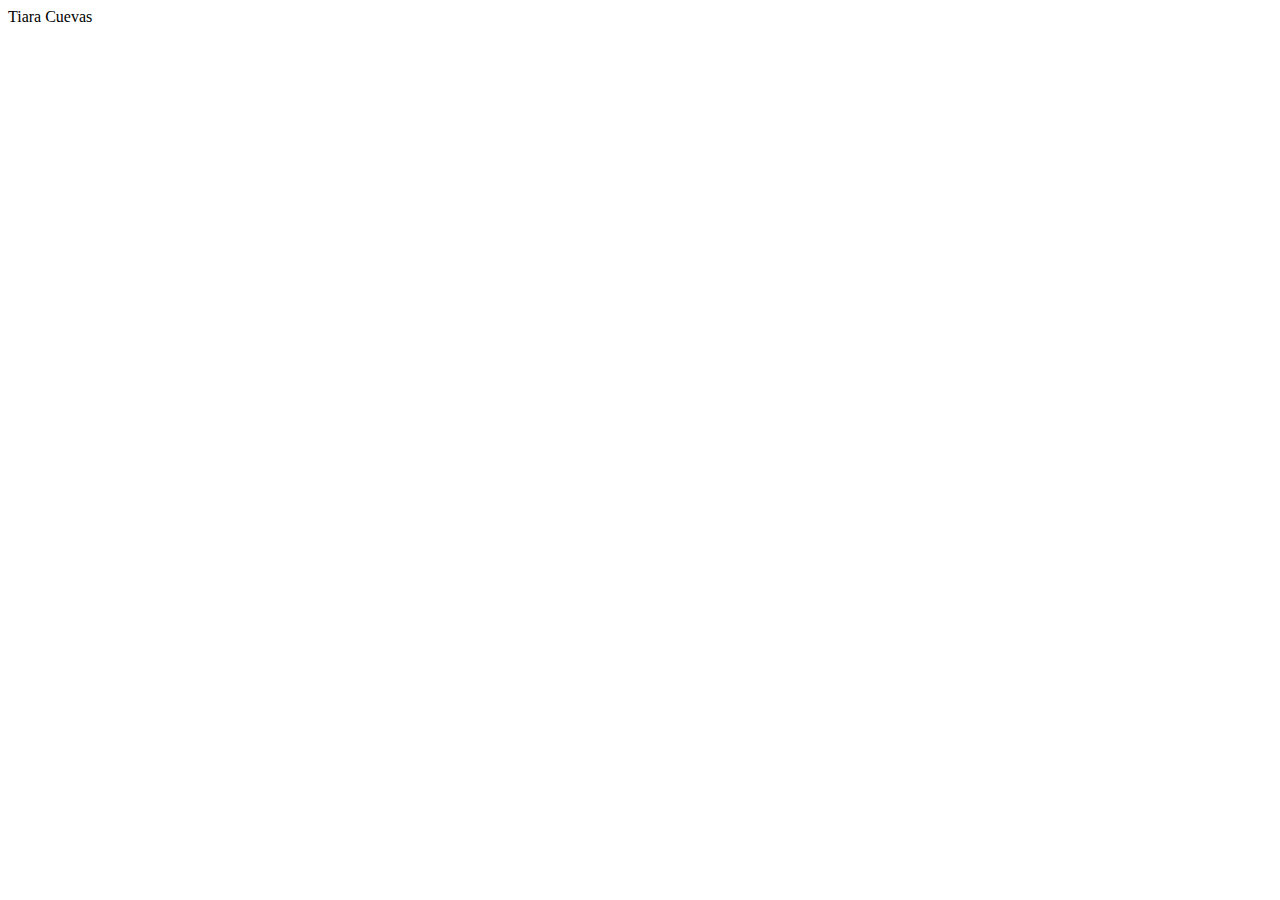
==== index.html @ ff750154 "added title" ====
<!DOCTYPE html>
<html lang="en-us">

        <head>
                <meta charset="UTF-8">
                <title>Tiara Cuevas</title>
        
        <!-- Link to CSS ****DO THIS LATER**** -->
        <link rel="stylesheet" type="text/css" href="style.css">
        
        </head>

<body>
<!-- Header -->
<section id="header">Tiara Cuevas</section>





</body>
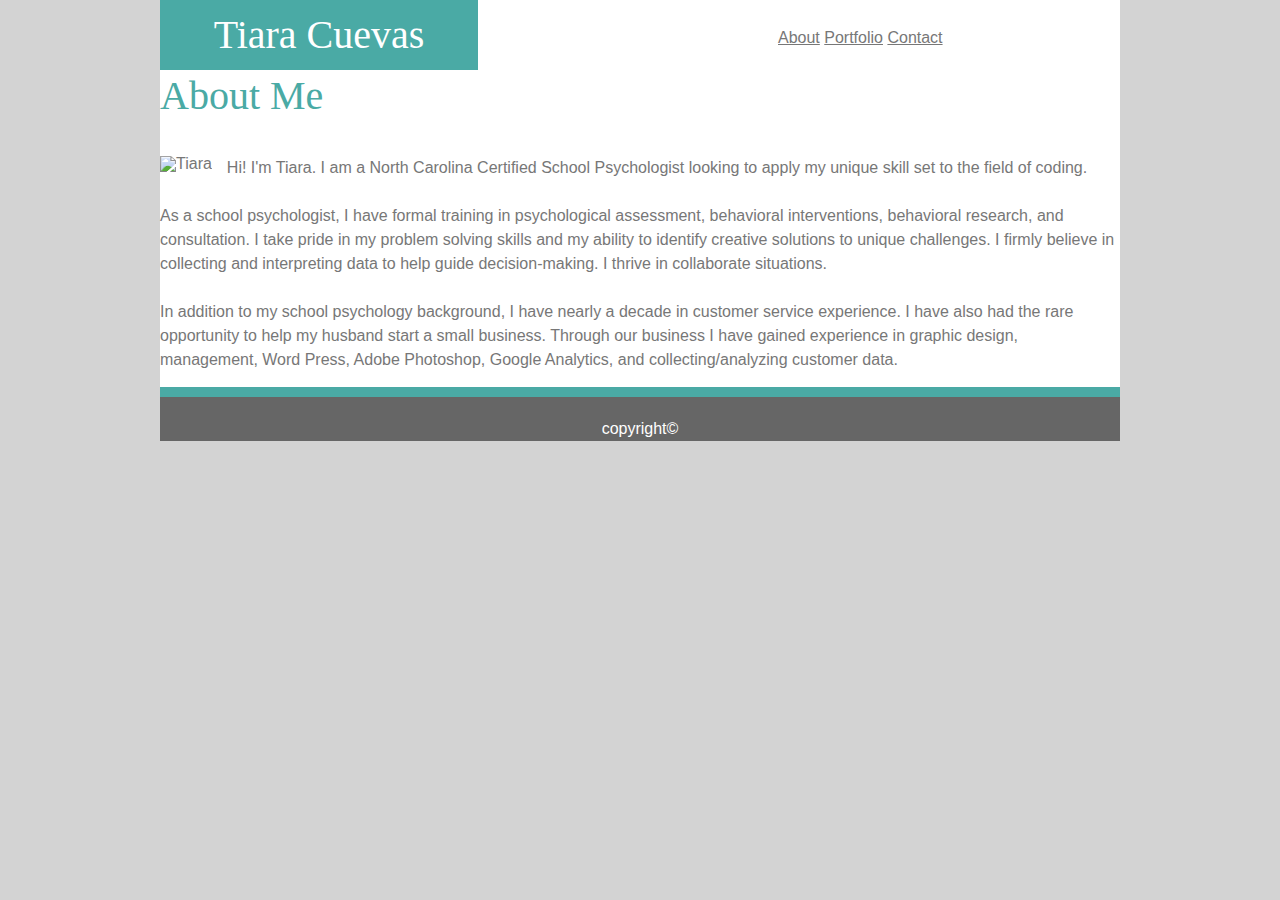
==== commit 69e2ce88: "updates to css" ====
--- a/index.html
+++ b/index.html
@@ -5,17 +5,57 @@
                 <meta charset="UTF-8">
                 <title>Tiara Cuevas</title>
         
-        <!-- Link to CSS ****DO THIS LATER**** -->
-        <link rel="stylesheet" type="text/css" href="style.css">
+        <!-- Link to CSS -->
+        <link rel="stylesheet" type="text/css" href="assets/css/reset.css">
+        <link rel="stylesheet" type="text/css" href="assets/css/style.css">
+        
         
         </head>
 
 <body>
-<!-- Header -->
-<section id="header">Tiara Cuevas</section>
+<!-- Fixed Header -->
+<div class="fixedheader">
+        <div class="myname">
+                <h1>Tiara Cuevas</h1>
+        </div>
+</div>
+
+                <div class="links">
+                <a href="#about">About</a>
+                <a href="#portfolio">Portfolio</a>
+                <a href="#contact">Contact</a>
+                </div>
+
+<br>
+
+<!-- About Me -->
+<div class="aboutme">
+        <class id="h1">
+                <h1>About Me</h1>
+        </class>
+
+ <br>
+
+        <img id="profilepic" src="http://placeholder.pics/svg/300" alt="Tiara">
+        <p>Hi! I'm Tiara. I am a North Carolina Certified School Psychologist looking to apply my unique skill set to the field of coding.
+        <br>
+        <br>
+        <p>As a school psychologist, I have formal training in psychological assessment, behavioral interventions, behavioral research, and consultation. I take pride in my problem solving skills and my ability to identify creative solutions to unique challenges. I firmly believe in collecting and interpreting data to help guide decision-making. I thrive in collaborate situations. 
+        <br>
+        <br>
+        <p>In addition to my school psychology background, I have nearly a decade in customer service experience. I have also had the rare opportunity to help my husband start a small business. Through our business I have gained experience in graphic design, management, Word Press, Adobe Photoshop, Google Analytics, and collecting/analyzing customer data.</p>
+
+
+</div>
 
 
 
 
 
-</body>+
+</body>
+
+
+        <footer>
+                <p>copyright©</p>
+        </footer>--- a/assets/css/style.css
+++ b/assets/css/style.css
@@ -0,0 +1,224 @@
+/* Style for all pages */
+
+html {
+    background: lightgrey;
+    background-size: cover;
+   
+}
+
+body{
+    width: 960px;
+    background-color: #ffffff;
+    color: #777777;
+    font-family: Arial, Helvetica, sans-serif;
+    border-color: #dddddd;
+    margin: auto;
+}
+
+
+.fixedheader {
+    background-color: #ffffff;
+    border-color: #cccccc;
+    width: 960px;
+    page-break-after: always;
+    
+}
+
+.myname {
+    font-family: Georgia, 'Times New Roman', Times, serif;
+    color: #ffff;
+    background-color: #4aaaa5;
+    width: 30%;
+    font-size: 40px;
+    padding: 15px;
+    text-align: center;
+    float: left;
+}
+
+.links {
+    float: left;
+    width: 200px;
+    padding: 30px;
+    padding-left: 300px;
+}
+.links a {
+    font-family: Arial, Helvetica, sans-serif;
+    color: #777777;
+}
+
+#h1 {
+    font-family: Georgia, 'Times New Roman', Times, serif;
+    color: #4aaaa5;
+    font-size: 40px;
+    text-align: left
+}
+
+/* START code for contact page! */
+
+.contact {
+    width: 960px;
+    padding: 20px;
+    padding-top: 30px;
+    border: #666666;
+    margin: 50px;
+    text-align: left;
+    
+
+    /*come back to add border*/
+
+}
+
+#name, #email, #message {
+    width: 800px;
+    margin-bottom: 20px;
+    
+}
+
+/*add code for submit button*/
+
+/* END code for contact page! */
+
+
+/* START code for portfolio page */
+
+.maincontent {
+    width: 960px;
+    float: left;
+    font-family: Georgia, 'Times New Roman', Times, serif;
+    color: #ffffff;
+
+    padding: 20px;
+    padding-top: 30px;
+
+    border-bottom: 10px;
+    border-style:solid;
+    border-color: #4aaaa5;
+   
+}
+
+.container1 {
+    position: relative;
+    text-align: center;
+    width: 40%;
+}
+.centered1 {
+    position: absolute;
+    top: 85%;
+    left: 50%;
+    transform: translate(-50%, -50%);
+    background-color: #4aaaa5;
+    width: 69%;
+    padding: 15px;
+    color: #ffffff;
+}
+
+.container2 {
+    position: relative;
+    text-align: center;
+    color: white;
+    width: 40%;
+    
+}
+
+.centered2 {
+    position: absolute;
+    top: 85%;
+    left: 50%;
+    transform: translate(-50%, -50%);
+    background-color: #4aaaa5;
+    width: 69%;
+    padding: 15px;
+}
+
+.container3 {
+    position: relative;
+    text-align: center;
+    color: white;
+    width: 40%;
+    
+}
+
+.centered3 {
+    position: absolute;
+    top: 85%;
+    left: 50%;
+    transform: translate(-50%, -50%);
+    background-color: #4aaaa5;
+    width: 69%;
+    padding: 15px;
+}
+
+.container4 {
+    position: relative;
+    text-align: center;
+    color: white;
+    width: 40%;
+    
+}
+
+.centered4 {
+    position: absolute;
+    top: 85%;
+    left: 50%;
+    transform: translate(-50%, -50%);
+    background-color: #4aaaa5;
+    width: 69%;
+    padding: 15px;
+}
+
+.container5 {
+    position: relative;
+    text-align: center;
+    color: white;
+    width: 40%;
+    
+}
+
+.centered5 {
+    position: absolute;
+    top: 85%;
+    left: 50%;
+    transform: translate(-50%, -50%);
+    background-color: #4aaaa5;
+    width: 69%;
+    padding: 15px;
+}
+
+/* END code for portfolio page */
+
+/* START code for INDEX page */
+
+.aboutme {
+    float: left;
+    width: 960px;
+    padding-bottom: 15px;
+    border-bottom: 10px;
+    border-style:solid;
+    border-color: #4aaaa5;
+}
+
+#profilepic{
+    float: left;
+    margin: 15px;
+    margin-top: 0px;
+    margin-left: 0px;
+}
+
+p {
+    line-height: 1.5;
+}
+
+
+
+
+/* START code for footer */
+
+footer {
+    background-color: #666666;
+    color: #ffffff;
+    border-top: #4aaaa5;
+    padding-top: 20px;
+    text-align: center;
+    clear: both;
+    width: 100%;
+}
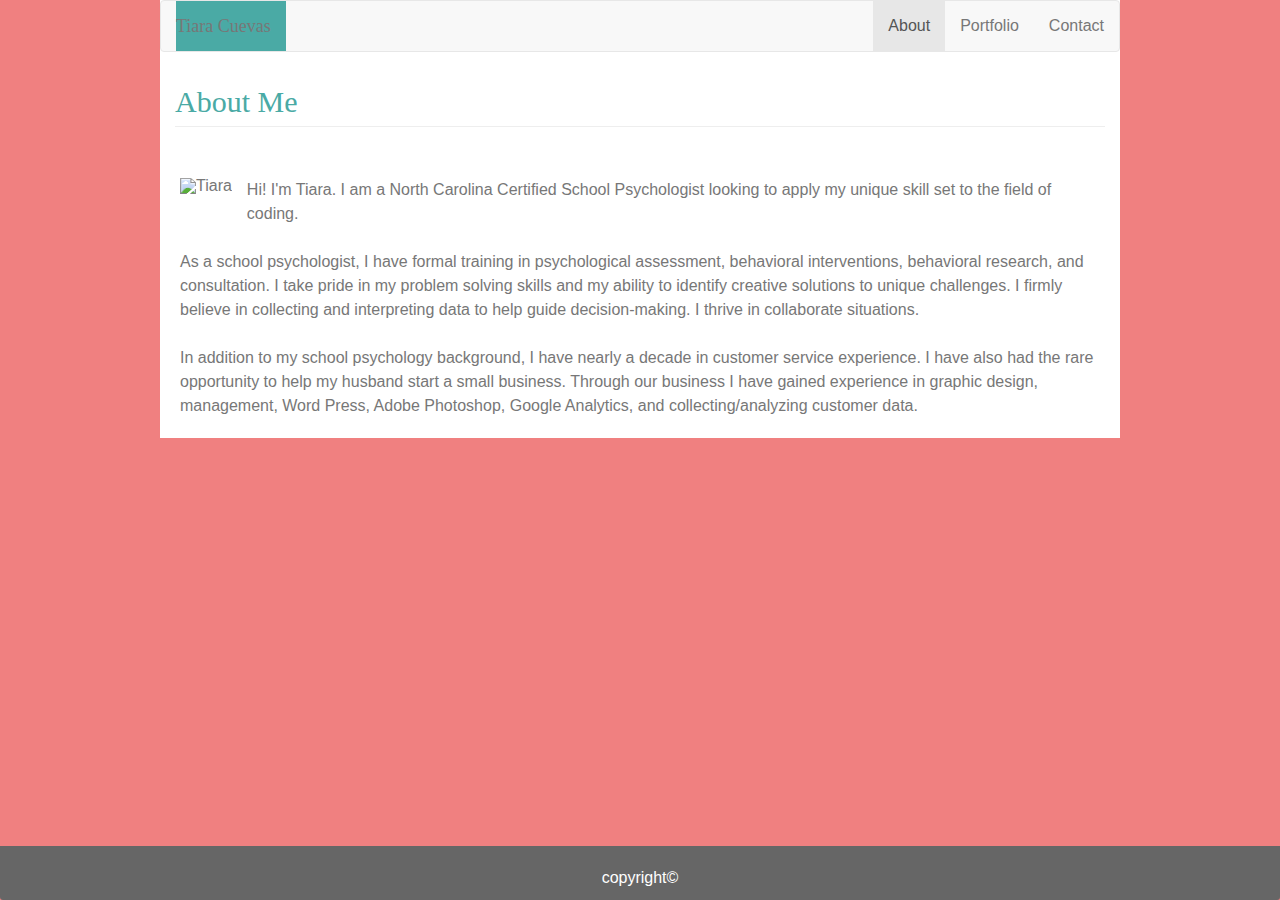
==== commit b8d6ac16: "fixed margins" ====
--- a/index.html
+++ b/index.html
@@ -5,57 +5,65 @@
                 <meta charset="UTF-8">
                 <title>Tiara Cuevas</title>
         
+
+
+<!-- Latest compiled and minified CSS -->
+<link rel="stylesheet" href="https://maxcdn.bootstrapcdn.com/bootstrap/3.3.7/css/bootstrap.min.css" integrity="sha384-BVYiiSIFeK1dGmJRAkycuHAHRg32OmUcww7on3RYdg4Va+PmSTsz/K68vbdEjh4u" crossorigin="anonymous">
+  
+<!-- Optional theme -->
+<link rel="stylesheet" href="https://maxcdn.bootstrapcdn.com/bootstrap/3.3.7/css/bootstrap-theme.min.css" integrity="sha384-rHyoN1iRsVXV4nD0JutlnGaslCJuC7uwjduW9SVrLvRYooPp2bWYgmgJQIXwl/Sp" crossorigin="anonymous">
+
+<!-- Latest compiled and minified JavaScript -->
+<script src="https://maxcdn.bootstrapcdn.com/bootstrap/3.3.7/js/bootstrap.min.js" integrity="sha384-Tc5IQib027qvyjSMfHjOMaLkfuWVxZxUPnCJA7l2mCWNIpG9mGCD8wGNIcPD7Txa" crossorigin="anonymous"></script>
+       
         <!-- Link to CSS -->
         <link rel="stylesheet" type="text/css" href="assets/css/reset.css">
         <link rel="stylesheet" type="text/css" href="assets/css/style.css">
         
         
         </head>
+        
+  <body>
+<!-- Fixed Header (NAVBAR) -->
+<nav class="navbar navbar-default">
+        <div class="container-fluid">
+          <div class="navbar-header">
+            <a class="navbar-brand" href="#">Tiara Cuevas</a>
+          </div>
+          <ul class="nav navbar-nav navbar-right">
+            <li class="active"><a href="#">About</a></li>
+            <li><a href="#">Portfolio</a></li>
+            <li><a href="#">Contact</a></li>
+          </ul>
+        </div>
+      </nav>
 
-<body>
-<!-- Fixed Header -->
-<div class="fixedheader">
-        <div class="myname">
-                <h1>Tiara Cuevas</h1>
-        </div>
-</div>
+<!-- About Me -->
+<section id="container">
+        <div class="aboutme">
+                <div class="page-header">About Me</div>
+        </div>  
 
-                <div class="links">
-                <a href="#about">About</a>
-                <a href="#portfolio">Portfolio</a>
-                <a href="#contact">Contact</a>
+        <br>
+                <div class="text">
+                        <img id="profilepic" src="http://placehold.it/200x200" alt="Tiara">
+                         <p>Hi! I'm Tiara. I am a North Carolina Certified School Psychologist looking to apply my unique skill set to the field of coding.
+                 <br>
+                <br>
+                        <p>As a school psychologist, I have formal training in psychological assessment, behavioral interventions, behavioral research, and consultation. I take pride in my problem solving skills and my ability to identify creative solutions to unique challenges. I firmly believe in collecting and interpreting data to help guide decision-making. I thrive in collaborate situations. 
+                <br>
+                <br>
+                        <p>In addition to my school psychology background, I have nearly a decade in customer service experience. I have also had the rare opportunity to help my husband start a small business. Through our business I have gained experience in graphic design, management, Word Press, Adobe Photoshop, Google Analytics, and collecting/analyzing customer data.</p>
                 </div>
 
-<br>
-
-<!-- About Me -->
-<div class="aboutme">
-        <class id="h1">
-                <h1>About Me</h1>
-        </class>
-
- <br>
-
-        <img id="profilepic" src="http://placeholder.pics/svg/300" alt="Tiara">
-        <p>Hi! I'm Tiara. I am a North Carolina Certified School Psychologist looking to apply my unique skill set to the field of coding.
-        <br>
-        <br>
-        <p>As a school psychologist, I have formal training in psychological assessment, behavioral interventions, behavioral research, and consultation. I take pride in my problem solving skills and my ability to identify creative solutions to unique challenges. I firmly believe in collecting and interpreting data to help guide decision-making. I thrive in collaborate situations. 
-        <br>
-        <br>
-        <p>In addition to my school psychology background, I have nearly a decade in customer service experience. I have also had the rare opportunity to help my husband start a small business. Through our business I have gained experience in graphic design, management, Word Press, Adobe Photoshop, Google Analytics, and collecting/analyzing customer data.</p>
-
-
-</div>
-
-
+        </section>
 
 
 
 
 </body>
 
-
-        <footer>
+<!-- Footer -->
+<div class="panel-footer panel-primary">
                 <p>copyright©</p>
-        </footer>+          </div>--- a/assets/css/style.css
+++ b/assets/css/style.css
@@ -1,10 +1,11 @@
 /* Style for all pages */
 
 html {
-    background: lightgrey;
+    background: lightcoral;
     background-size: cover;
    
 }
+
 
 body{
     width: 960px;
@@ -15,52 +16,55 @@
     margin: auto;
 }
 
-
-.fixedheader {
-    background-color: #ffffff;
-    border-color: #cccccc;
-    width: 960px;
-    page-break-after: always;
-    
-}
-
-.myname {
+/* NAVBAR */
+
+.navbar-header {
+    background-color: #4aaaa5;
     font-family: Georgia, 'Times New Roman', Times, serif;
-    color: #ffff;
-    background-color: #4aaaa5;
-    width: 30%;
-    font-size: 40px;
-    padding: 15px;
-    text-align: center;
-    float: left;
-}
-
-.links {
-    float: left;
-    width: 200px;
-    padding: 30px;
-    padding-left: 300px;
-}
-.links a {
+    font-size: 30px;
+    color: white;
+    text-align: center;
+    
+}
+
+.active a {
     font-family: Arial, Helvetica, sans-serif;
     color: #777777;
-}
-
-#h1 {
+    
+}
+
+/*about me section*/
+
+.page-header {
+    color: #4aaaa5;
     font-family: Georgia, 'Times New Roman', Times, serif;
-    color: #4aaaa5;
-    font-size: 40px;
-    text-align: left
-}
-
+    font-size: 30px;
+    margin-top: 0px;
+    padding-top: 0px;
+}
+
+
+#container {
+    width: 960px;
+    background-color: #ffffff;
+    color: #777777;
+    font-family: Arial, Helvetica, sans-serif;
+    border-color: #dddddd; 
+
+}
+
+.text {
+    padding: 20px;
+    padding-top: 0px;
+}
 /* START code for contact page! */
 
 .contact {
-    width: 960px;
+    width: auto;
     padding: 20px;
     padding-top: 30px;
     border: #666666;
-    margin: 50px;
+    margin: 0px;
     text-align: left;
     
 
@@ -82,15 +86,16 @@
 /* START code for portfolio page */
 
 .maincontent {
-    width: 960px;
+    width: auto;
     float: left;
     font-family: Georgia, 'Times New Roman', Times, serif;
     color: #ffffff;
 
     padding: 20px;
     padding-top: 30px;
-
-    border-bottom: 10px;
+    padding-bottom: 50px;
+
+    border-bottom: 20px;
     border-style:solid;
     border-color: #4aaaa5;
    
@@ -189,12 +194,10 @@
 /* START code for INDEX page */
 
 .aboutme {
-    float: left;
     width: 960px;
-    padding-bottom: 15px;
-    border-bottom: 10px;
-    border-style:solid;
-    border-color: #4aaaa5;
+    padding: 15px;
+    background-color: #ffffff;
+
 }
 
 #profilepic{
@@ -213,12 +216,18 @@
 
 /* START code for footer */
 
-footer {
+.panel-footer {
     background-color: #666666;
     color: #ffffff;
+    font: x-small;
     border-top: #4aaaa5;
+    border: 10px;
     padding-top: 20px;
     text-align: center;
     clear: both;
+    position: fixed;
+    left: 0;
+    bottom: 0;
     width: 100%;
 }
+
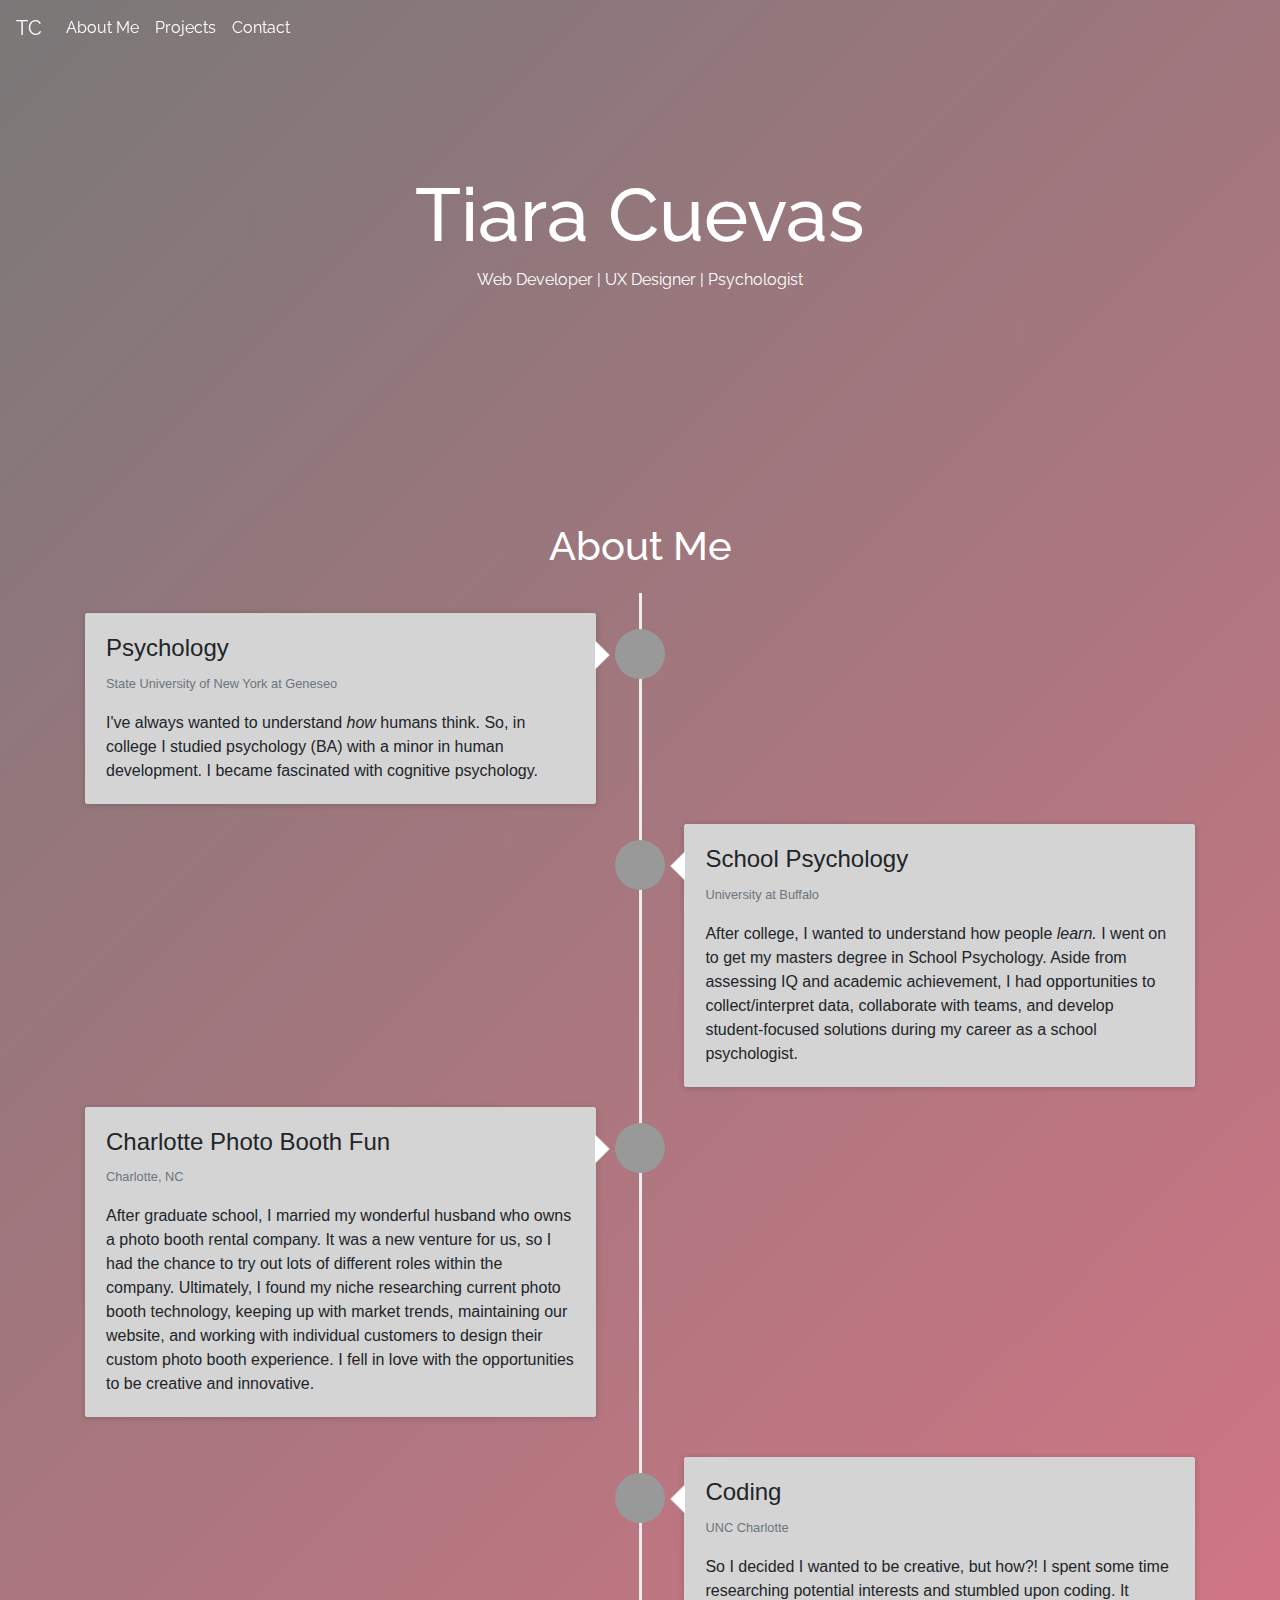
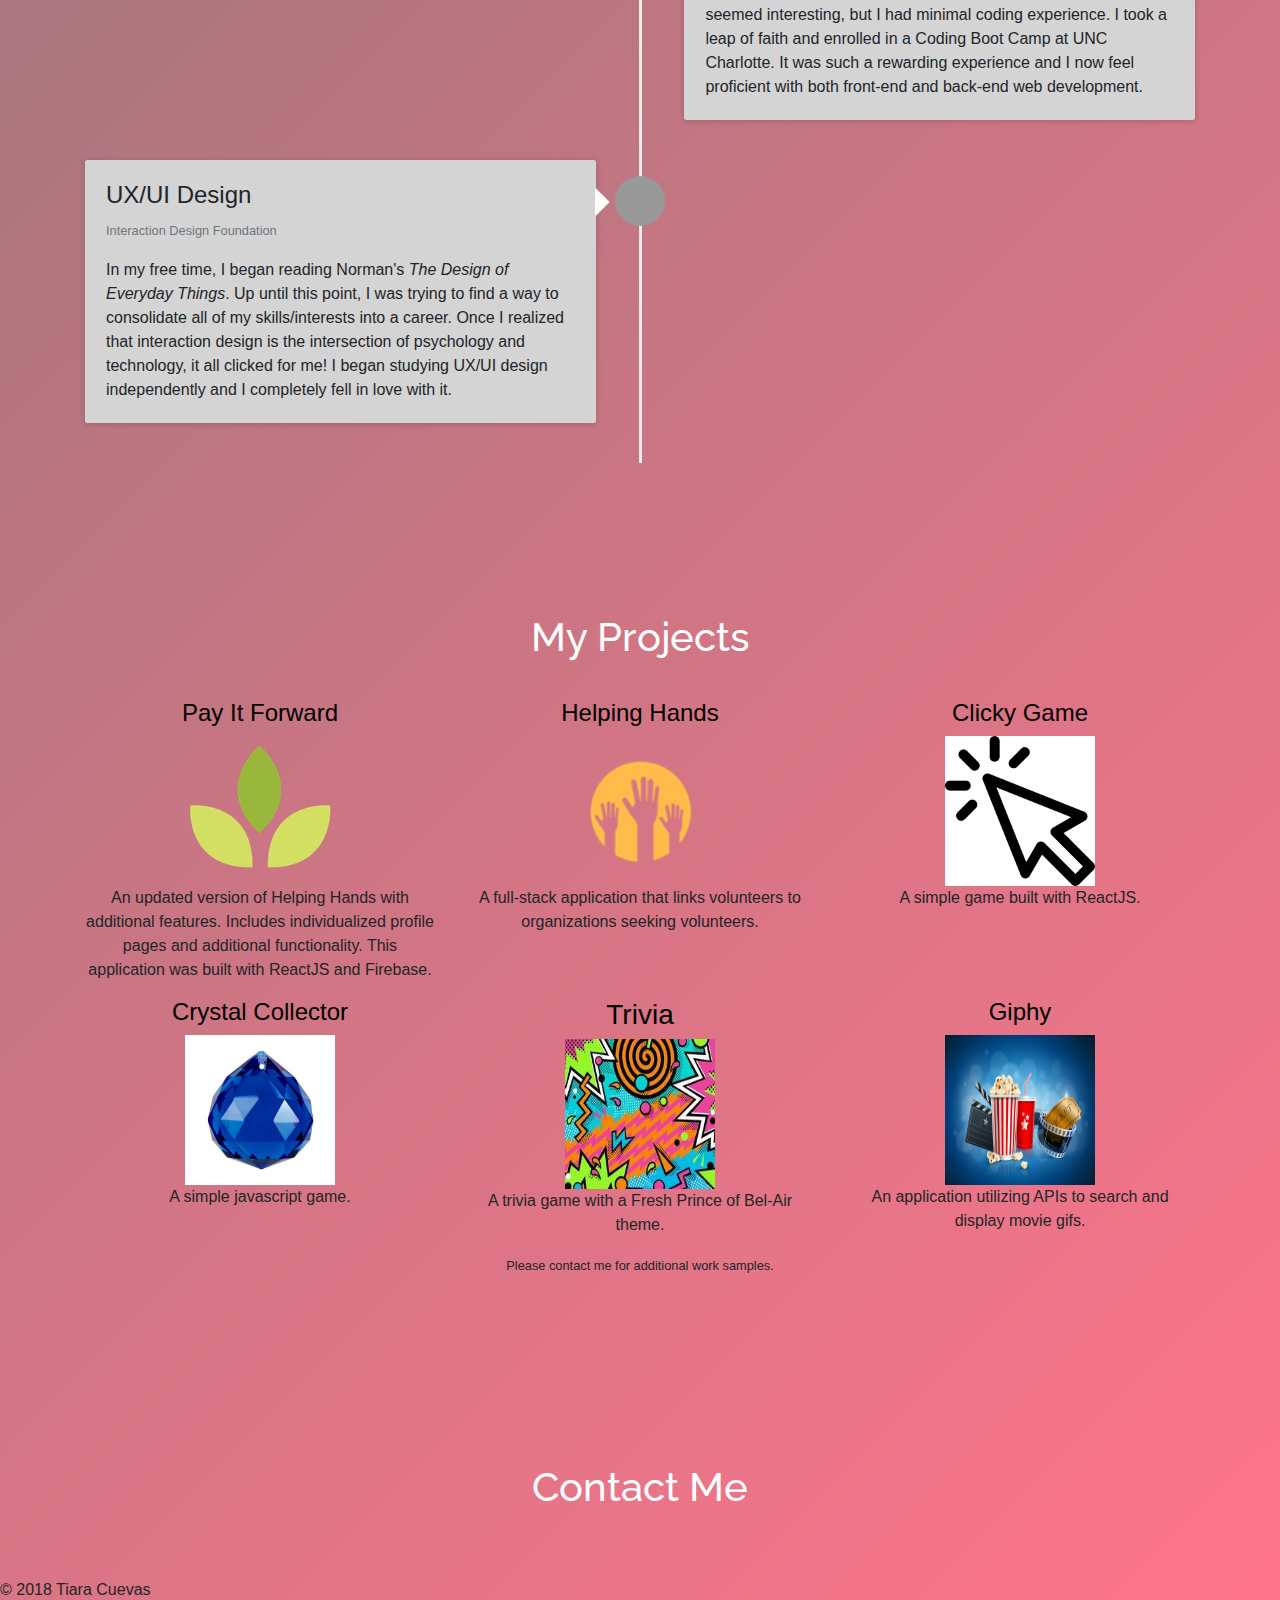
==== commit aa9e7feb: "pushing portfolio" ====
--- a/index.html
+++ b/index.html
@@ -1,69 +1,259 @@
 <!DOCTYPE html>
-<html lang="en-us">
-
-        <head>
-                <meta charset="UTF-8">
-                <title>Tiara Cuevas</title>
-        
-
-
-<!-- Latest compiled and minified CSS -->
-<link rel="stylesheet" href="https://maxcdn.bootstrapcdn.com/bootstrap/3.3.7/css/bootstrap.min.css" integrity="sha384-BVYiiSIFeK1dGmJRAkycuHAHRg32OmUcww7on3RYdg4Va+PmSTsz/K68vbdEjh4u" crossorigin="anonymous">
-  
-<!-- Optional theme -->
-<link rel="stylesheet" href="https://maxcdn.bootstrapcdn.com/bootstrap/3.3.7/css/bootstrap-theme.min.css" integrity="sha384-rHyoN1iRsVXV4nD0JutlnGaslCJuC7uwjduW9SVrLvRYooPp2bWYgmgJQIXwl/Sp" crossorigin="anonymous">
-
-<!-- Latest compiled and minified JavaScript -->
-<script src="https://maxcdn.bootstrapcdn.com/bootstrap/3.3.7/js/bootstrap.min.js" integrity="sha384-Tc5IQib027qvyjSMfHjOMaLkfuWVxZxUPnCJA7l2mCWNIpG9mGCD8wGNIcPD7Txa" crossorigin="anonymous"></script>
-       
-        <!-- Link to CSS -->
-        <link rel="stylesheet" type="text/css" href="assets/css/reset.css">
-        <link rel="stylesheet" type="text/css" href="assets/css/style.css">
-        
-        
-        </head>
-        
-  <body>
-<!-- Fixed Header (NAVBAR) -->
-<nav class="navbar navbar-default">
-        <div class="container-fluid">
-          <div class="navbar-header">
-            <a class="navbar-brand" href="#">Tiara Cuevas</a>
-          </div>
+<html>
+
+<head>
+  <meta charset="utf-8" />
+  <meta http-equiv="X-UA-Compatible" content="IE=edge">
+  <title>Tiara Cuevas</title>
+  <meta name="viewport" content="width=device-width, initial-scale=1">
+  <link rel="stylesheet" type="text/css" href="css/style.css">
+  <!-- Latest compiled and minified CSS -->
+  <link rel="stylesheet" href="https://maxcdn.bootstrapcdn.com/bootstrap/4.1.0/css/bootstrap.min.css">
+
+
+
+  <!-- Link to Font Awesome -->
+  <link rel="stylesheet" href="https://use.fontawesome.com/releases/v5.3.1/css/all.css" integrity="sha384-mzrmE5qonljUremFsqc01SB46JvROS7bZs3IO2EmfFsd15uHvIt+Y8vEf7N7fWAU"
+    crossorigin="anonymous">
+
+
+
+  <!-- jQuery library -->
+  <script src="https://ajax.googleapis.com/ajax/libs/jquery/3.3.1/jquery.min.js"></script>
+
+  <!-- Popper JS -->
+  <script src="https://cdnjs.cloudflare.com/ajax/libs/popper.js/1.14.0/umd/popper.min.js"></script>
+
+  <!-- Latest compiled JavaScript -->
+  <script src="https://maxcdn.bootstrapcdn.com/bootstrap/4.1.0/js/bootstrap.min.js"></script>
+
+  <link href="https://fonts.googleapis.com/css?family=Open+Sans|Raleway" rel="stylesheet">
+</head>
+
+<body>
+  <div class="container-main">
+    <!--Header-->
+    <header>
+      <nav class="navbar sticky-top navbar-expand-lg bg-clear navbar-light">
+        <!-- Name -->
+        <a class="navbar-brand" href="/">TC</a>
+
+        <!-- Toggler/collapsibe Button -->
+        <button class="navbar-toggler" type="button" data-toggle="collapse" data-target="#collapsibleNavbar">
+          <span class="navbar-toggler-icon"></span>
+        </button>
+
+        <!-- Navbar links -->
+        <div class="collapse navbar-collapse" id="collapsibleNavbar">
           <ul class="nav navbar-nav navbar-right">
-            <li class="active"><a href="#">About</a></li>
-            <li><a href="#">Portfolio</a></li>
-            <li><a href="#">Contact</a></li>
+            <li class="nav-item">
+              <a class="nav-link" href="#link_about">About Me</a>
+            </li>
+            <li class="nav-item">
+              <a class="nav-link" href="#link_projects">Projects</a>
+            </li>
+            <li class="nav-item">
+              <a class="nav-link" href="#link_contact">Contact</a>
+            </li>
           </ul>
         </div>
       </nav>
-
-<!-- About Me -->
-<section id="container">
-        <div class="aboutme">
-                <div class="page-header">About Me</div>
-        </div>  
-
-        <br>
-                <div class="text">
-                        <img id="profilepic" src="http://placehold.it/200x200" alt="Tiara">
-                         <p>Hi! I'm Tiara. I am a North Carolina Certified School Psychologist looking to apply my unique skill set to the field of coding.
-                 <br>
-                <br>
-                        <p>As a school psychologist, I have formal training in psychological assessment, behavioral interventions, behavioral research, and consultation. I take pride in my problem solving skills and my ability to identify creative solutions to unique challenges. I firmly believe in collecting and interpreting data to help guide decision-making. I thrive in collaborate situations. 
-                <br>
-                <br>
-                        <p>In addition to my school psychology background, I have nearly a decade in customer service experience. I have also had the rare opportunity to help my husband start a small business. Through our business I have gained experience in graphic design, management, Word Press, Adobe Photoshop, Google Analytics, and collecting/analyzing customer data.</p>
-                </div>
-
-        </section>
-
-
-
+    </header>
+
+
+
+
+    <!--Parallax-->
+    <div class="parallax"></div>
+
+    <!--Landing section-->
+    <div class="landing-section">
+      <div class="jumbotron">
+        <h1 style="font-size:75px">Tiara Cuevas</h1>
+        <p>Web Developer | UX Designer | Psychologist</p>
+      </div>
+
+    </div>
+
+
+  </div>
+
+
+
+  <!--About Me-->
+  <div class="about">
+    <h1 id="timeline-heading"><a id="link_about">About Me</h1></a>
+    <div class="container">
+        <div class="page-header">
+        </div>
+        <ul class="timeline">
+          <li>
+            <div class="timeline-badge"><i class="fas fa-check"></i></div>
+            <div class="timeline-panel">
+              <div class="timeline-heading">
+                <h4 class="timeline-title">Psychology</h4>
+                <p><small class="text-muted">State University of New York at Geneseo</small></p>
+              </div>
+              <div class="timeline-body">
+                <p>I've always wanted to understand <i>how</i> humans think. So, in college I studied psychology (BA) with a
+                  minor in human development. I became fascinated with cognitive psychology.</p>
+              </div>
+            </div>
+          </li>
+          <li class="timeline-inverted">
+            <div class="timeline-badge"><i class="fas fa-check"></i></div>
+            <div class="timeline-panel">
+              <div class="timeline-heading">
+                <h4 class="timeline-title">School Psychology</h4>
+                <p><small class="text-muted">University at Buffalo</small></p>
+              </div>
+              <div class="timeline-body">
+                <p>After college, I wanted to understand how people <i>learn.</i> I went on to get my masters degree in School
+                  Psychology. Aside from assessing IQ and academic achievement, I had opportunities to collect/interpret data,
+                  collaborate with teams, and develop student-focused solutions during my career as a school psychologist.</p>
+              </div>
+            </div>
+          </li>
+          <li>
+            <div class="timeline-badge"><i class="fas fa-check"></i></div>
+            <div class="timeline-panel">
+              <div class="timeline-heading">
+                <h4 class="timeline-title">Charlotte Photo Booth Fun</h4>
+                <p><small class="text-muted">Charlotte, NC</small></p>
+              </div>
+              <div class="timeline-body">
+                <p>After graduate school, I married my wonderful husband who owns a photo booth rental company. It was a new
+                  venture for us, so I had the chance to try out lots of different roles within the company. Ultimately, I found
+                  my niche researching current photo booth technology, keeping up with market trends, maintaining our website,
+                  and working with individual customers to design their custom photo booth experience. I fell in love with the
+                  opportunities to be creative and innovative.</p>
+              </div>
+            </div>
+          </li>
+          <li>
+            <li class="timeline-inverted">
+              <div class="timeline-badge"><i class="fas fa-check"></i></div>
+              <div class="timeline-panel">
+                <div class="timeline-heading">
+                  <h4 class="timeline-title">Coding</h4>
+                  <p><small class="text-muted">UNC Charlotte</small></p>
+                </div>
+                <div class="timeline-body">
+                  <p>So I decided I wanted to be creative, but how?! I spent some time researching potential interests and stumbled
+                    upon coding. It seemed interesting, but I had minimal coding experience. I took a leap of faith and enrolled
+                    in a Coding Boot Camp at UNC Charlotte. It was such a rewarding experience and I now feel proficient with
+                    both front-end and back-end web development.</p>
+                </div>
+              </div>
+            </li>
+            <li>
+    
+              <li>
+                <div class="timeline-badge"><i class="fas fa-check"></i></div>
+                <div class="timeline-panel">
+                  <div class="timeline-heading">
+                    <h4 class="timeline-title">UX/UI Design</h4>
+                    <p><small class="text-muted">Interaction Design Foundation</small></p>
+                  </div>
+                  <div class="timeline-body">
+                    <p>In my free time, I began reading Norman's <i>The Design of Everyday Things</i>. Up until this point, I
+                      was trying to find a way to consolidate all of my skills/interests into a career. Once I realized that
+                      interaction design is the intersection of psychology and technology, it all clicked for me! I began studying
+                      UX/UI design independently and I completely fell in love with it.</p>
+                  </div>
+                </div>
+              </li>
+    
+    
+        </ul>
+      </div>
+  </div>
+
+  <!--Projects-->
+  <div class="projects">
+    <h1 class="margin-all-projects"><a id="link_projects">My Projects</a></h1>
+                <div class="container">
+                    <div class="row">
+                        <div class="col-sm">
+                            <a href="https://payitforward-c2c04.firebaseapp.com/" target="_blank">
+                            <h4 class="project-title">Pay It Forward</h4>
+                                <img src="images/payItForwardNoWords.15970caa.png" class="img-project">
+                            </a>
+                            <p class="project-description">An updated version of Helping Hands with additional features. Includes individualized profile pages and additional functionality. This application was built with ReactJS and Firebase.</p>
+                        </div>
+                        <div class="col-sm">
+                            <a href="https://obscure-castle-78824.herokuapp.com/" target="_blank">
+                            <h4 class="project-title">Helping Hands</h4>
+                                <img src="images/volunteerHands copy.png" class="img-project">
+                            </a>
+                            <p class="project-description">A full-stack application that links volunteers to organizations seeking volunteers.</p>
+                        </div>
+                        <div class="col-sm">
+                            <a href="https://tiaracuevas.github.io/TriviaGame/" target="_blank">
+                            <h4 class="project-title">Clicky Game</h4>
+                                <img src="images/clicker.png" class="img-project">
+                            </a>
+                            <p class="project-description">A simple game built with ReactJS.</p>
+                        </div>
+                        
+                    </div>
+                </div>
+
+                <div class="container">
+                    <div class="row">
+                        <div class="col-sm">
+                            <a href="https://tiaracuevas.github.io/unit-4-game/" target="_blank">
+                            <h4 class="project-title">Crystal Collector</h4>
+                                <img src="images/blue_crystal copy.jpg" class="img-project">
+                            </a>
+                            <p class="project-description">A simple javascript game.</p>
+                        </div>
+                        <div class="col-sm">
+                            <a href="https://tiaracuevas.github.io/TriviaGame/" target="_blank">
+                            <h3 class="project-title">Trivia</h3>
+                                <img src="images/background copy.jpg" class="img-project">
+                            </a>
+                            <p class="project-description">A trivia game with a Fresh Prince of Bel-Air theme.</p>
+                        </div>
+
+                        <div class="col-sm">
+                                <a href="https://tiaracuevas.github.io/giphy/" target="_blank">
+                                <h4 class="project-title">Giphy</h4>
+                                    <img src="images/movie-background copy.jpg" class="img-project">
+                                </a>
+                                <p class="project-description">An application utilizing APIs to search and display movie gifs.</p>
+                            </div>
+                       
+                    </div>
+                </div>
+                <p style="text-align: center"><small>Please contact me for additional work samples.</small></p>
+  </div>
+
+  <!--Contact Me-->
+  <div class="contact">
+    <h1 class="contact-me"><a id="link_contact">Contact Me</a></h1>
+    <div class="font-awesome-links">
+        <a href="mailto:contact@tiaracuevas.com"><i class="fas fa-envelope-square fa-10x"></i></a>
+        <a href="https://www.linkedin.com/in/tiara-cuevas-2a63b965/" target="_blank"><i class="fab fa-linkedin fa-10x"></i></a>
+        <a href="https://github.com/tiaracuevas" target="_blank"><i class="fab fa-github fa-10x"></i></a>
+      </div>
+  </div>
+
+
+
+
+
+
+
+  
+
+
+
+
+  <footer class="footer sticky-bottom">&copy; 2018 Tiara Cuevas</footer>
+
+  </div>
 
 </body>
 
-<!-- Footer -->
-<div class="panel-footer panel-primary">
-                <p>copyright©</p>
-          </div>+</html>--- a/css/style.css
+++ b/css/style.css
@@ -0,0 +1,271 @@
+
+body{
+    background-image: linear-gradient(135deg, rgb(122, 120, 120),rgb(255, 116, 139))
+    
+    
+}
+.container-main{
+    margin-right: 0px;
+    margin-left: 0px;
+    
+}
+.navbar{
+    font-family: 'Raleway', sans-serif;
+}
+a.navbar-brand{
+    color:white !important
+}
+a.nav-link{
+    color:white !important
+}
+.navbar navbar-light{
+    background-color:orange
+}
+
+.landing{
+    background-position: center;
+    /* background-image: url("../images/roses.jpg");
+    background-repeat: no-repeat;
+    background-size: 100%;
+    width: 100%; */
+    height: 400px;
+    font-family: 'Raleway', sans-serif;
+    color: white;
+    text-align: center;
+    position: relative;
+    object-fit: contain;
+    
+}
+.text-block{
+    position: absolute;
+    top: 50%;
+    left: 50%;
+    transform: translate(-50%, -50%);
+    background-color: black;
+}
+.name{
+    font-size: 100px;
+}
+#title{
+    font-size: 20px;
+}
+.about{
+    
+    height: auto;
+    position: relative;
+}
+.projects{
+    
+    position: relative;
+}
+.contact{
+   text-align: center;
+    position: relative;
+}
+
+
+
+.jumbotron{
+    background-color: transparent !important;
+    font-family: 'Raleway', sans-serif;
+    color:white;
+    text-align: center;
+    padding:40px;
+    margin: 50px;
+    
+}
+
+#timeline-heading{
+  color: white;
+  text-align: center;
+  font-family: 'Raleway', sans-serif;
+  padding-bottom: 15px;
+  margin-top: 150px
+}
+
+
+   
+.timeline {
+    list-style: none;
+    padding: 20px 0 20px;
+    position: relative;
+  }
+  
+  .timeline:before {
+    top: 0;
+    bottom: 0;
+    position: absolute;
+    content: " ";
+    width: 3px;
+    background-color: #eeeeee;
+    left: 50%;
+    margin-left: -1.5px;
+  }
+  
+  .timeline > li {
+    margin-bottom: 20px;
+    position: relative;
+  }
+  
+  .timeline > li:before,
+  .timeline > li:after {
+    content: " ";
+    display: table;
+  }
+  
+  .timeline > li:after {
+    clear: both;
+  }
+  
+  .timeline > li:before,
+  .timeline > li:after {
+    content: " ";
+    display: table;
+  }
+  
+  .timeline > li:after {
+    clear: both;
+  }
+  
+  .timeline > li > .timeline-panel {
+    width: 46%;
+    float: left;
+    border: 1px solid #d4d4d4;
+    border-radius: 2px;
+    padding: 20px;
+    position: relative;
+    -webkit-box-shadow: 0 1px 6px rgba(0, 0, 0, 0.175);
+    box-shadow: 0 1px 6px rgba(0, 0, 0, 0.175);
+    background-color: #d4d4d4;
+  }
+  
+  .timeline > li > .timeline-panel:before {
+    position: absolute;
+    top: 26px;
+    right: -15px;
+    display: inline-block;
+    border-top: 15px solid transparent;
+    border-left: 15px solid #ccc;
+    border-right: 0 solid #ccc;
+    border-bottom: 15px solid transparent;
+    content: " ";
+  }
+  
+  .timeline > li > .timeline-panel:after {
+    position: absolute;
+    top: 27px;
+    right: -14px;
+    display: inline-block;
+    border-top: 14px solid transparent;
+    border-left: 14px solid #fff;
+    border-right: 0 solid #fff;
+    border-bottom: 14px solid transparent;
+    content: " ";
+  }
+  
+  .timeline > li > .timeline-badge {
+    color: #fff;
+    width: 50px;
+    height: 50px;
+    line-height: 50px;
+    font-size: 1.4em;
+    text-align: center;
+    position: absolute;
+    top: 16px;
+    left: 50%;
+    margin-left: -25px;
+    background-color: #999999;
+    z-index: 100;
+    border-top-right-radius: 50%;
+    border-top-left-radius: 50%;
+    border-bottom-right-radius: 50%;
+    border-bottom-left-radius: 50%;
+  }
+  
+  .timeline > li.timeline-inverted > .timeline-panel {
+    float: right;
+  }
+  
+  .timeline > li.timeline-inverted > .timeline-panel:before {
+    border-left-width: 0;
+    border-right-width: 15px;
+    left: -15px;
+    right: auto;
+  }
+  
+  .timeline > li.timeline-inverted > .timeline-panel:after {
+    border-left-width: 0;
+    border-right-width: 14px;
+    left: -14px;
+    right: auto;
+  }
+  
+  
+  .timeline-title {
+    margin-top: 0;
+    color: inherit;
+  }
+  
+  .timeline-body > p,
+  .timeline-body > ul {
+    margin-bottom: 0;
+  }
+  
+  .timeline-body > p + p {
+    margin-top: 5px;
+  }
+
+  .img-project{
+    width: 150px;
+    height: 150px;
+    margin-left: auto;
+    margin-right: auto;
+    display: block;
+    
+}
+
+.project-title{
+  font-family: inherit;
+  color: black;
+  text-align:center
+}
+
+.margin-all-projects{
+  color: white;
+  text-align: center;
+  font-family: 'Raleway', sans-serif;
+  padding-bottom: 30px;
+  margin-top: 150px
+
+}
+
+.col-sm{
+  margin-left: auto;
+    margin-right: auto;
+    display: block;
+ 
+}
+
+.project-description{
+  text-align: center;
+
+}
+
+.contact-me{
+  color: white;
+  text-align: center;
+  font-family: 'Raleway', sans-serif;
+  padding-bottom: 15px;
+  margin-top: 150px
+}
+
+.font-awesome-links a{
+  color: white;
+  padding: 20px;
+}
+
+.contact{
+  padding: 20px
+}
+
+
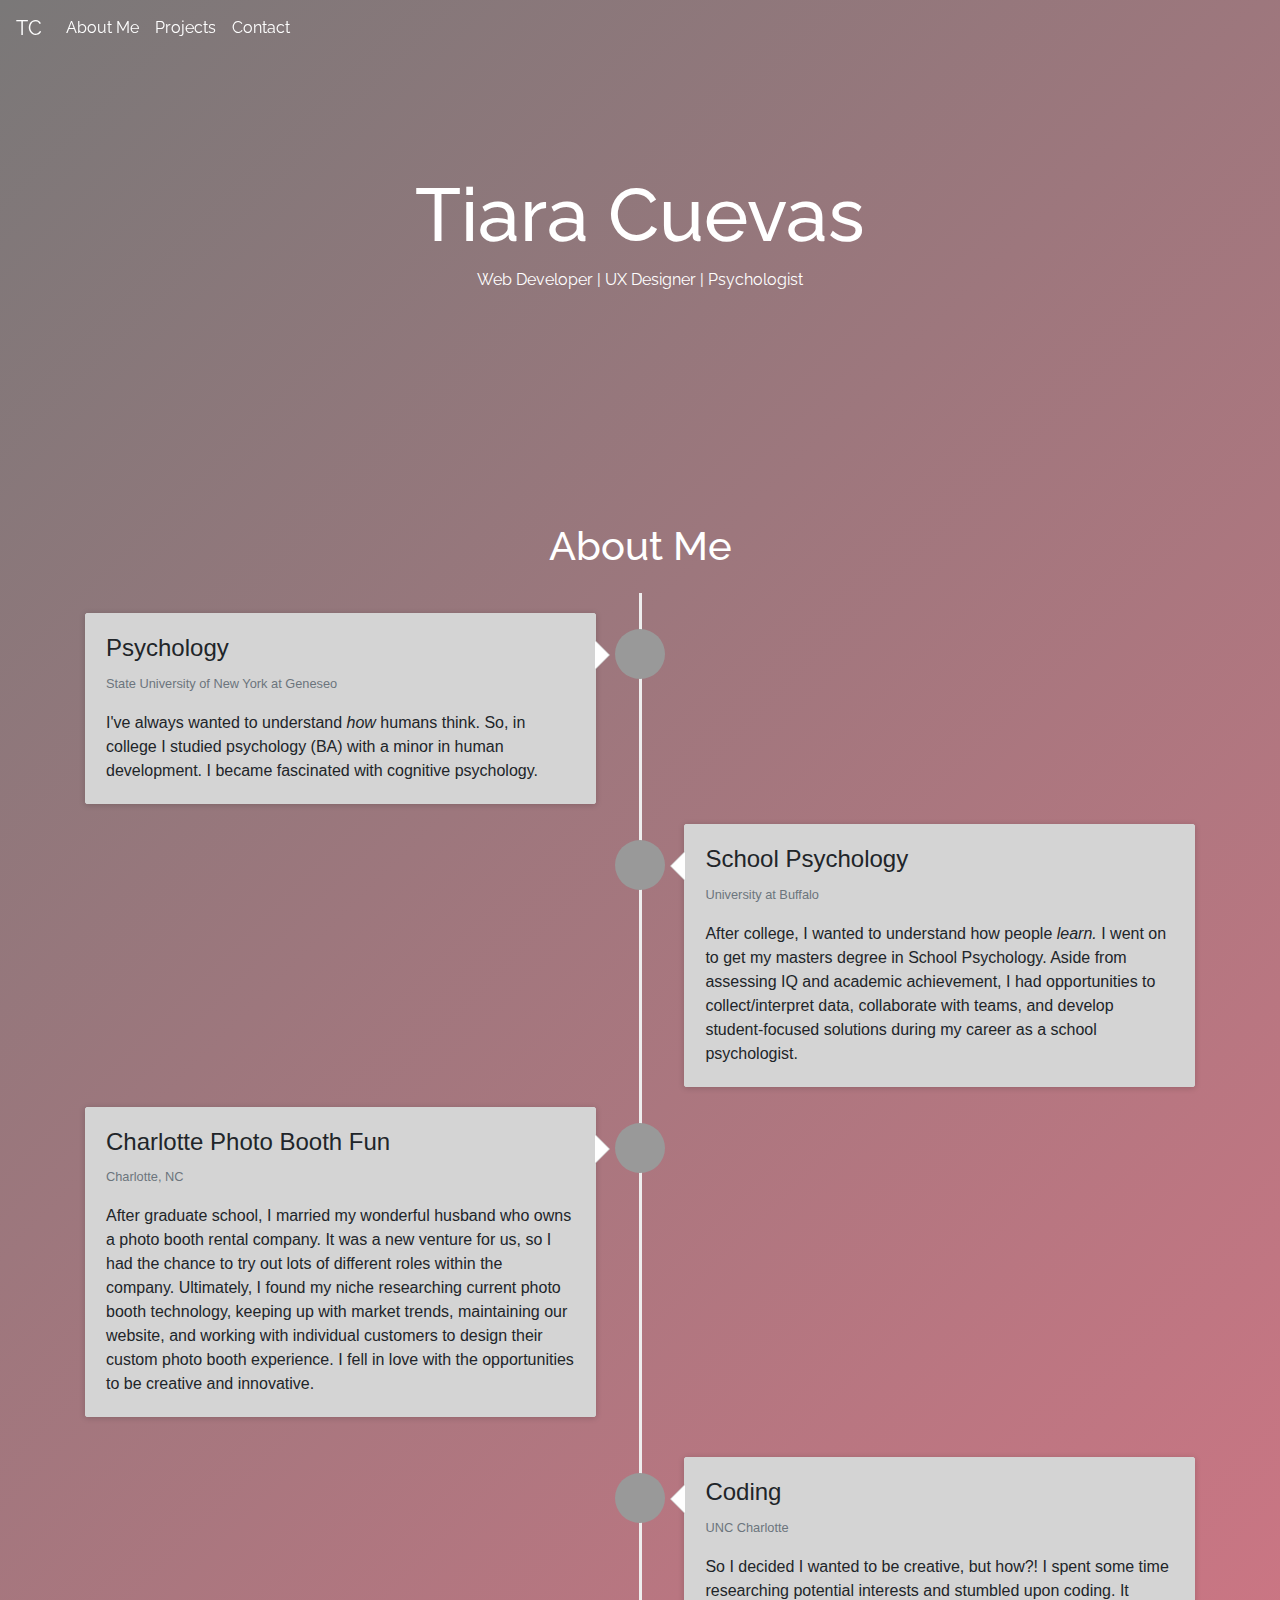
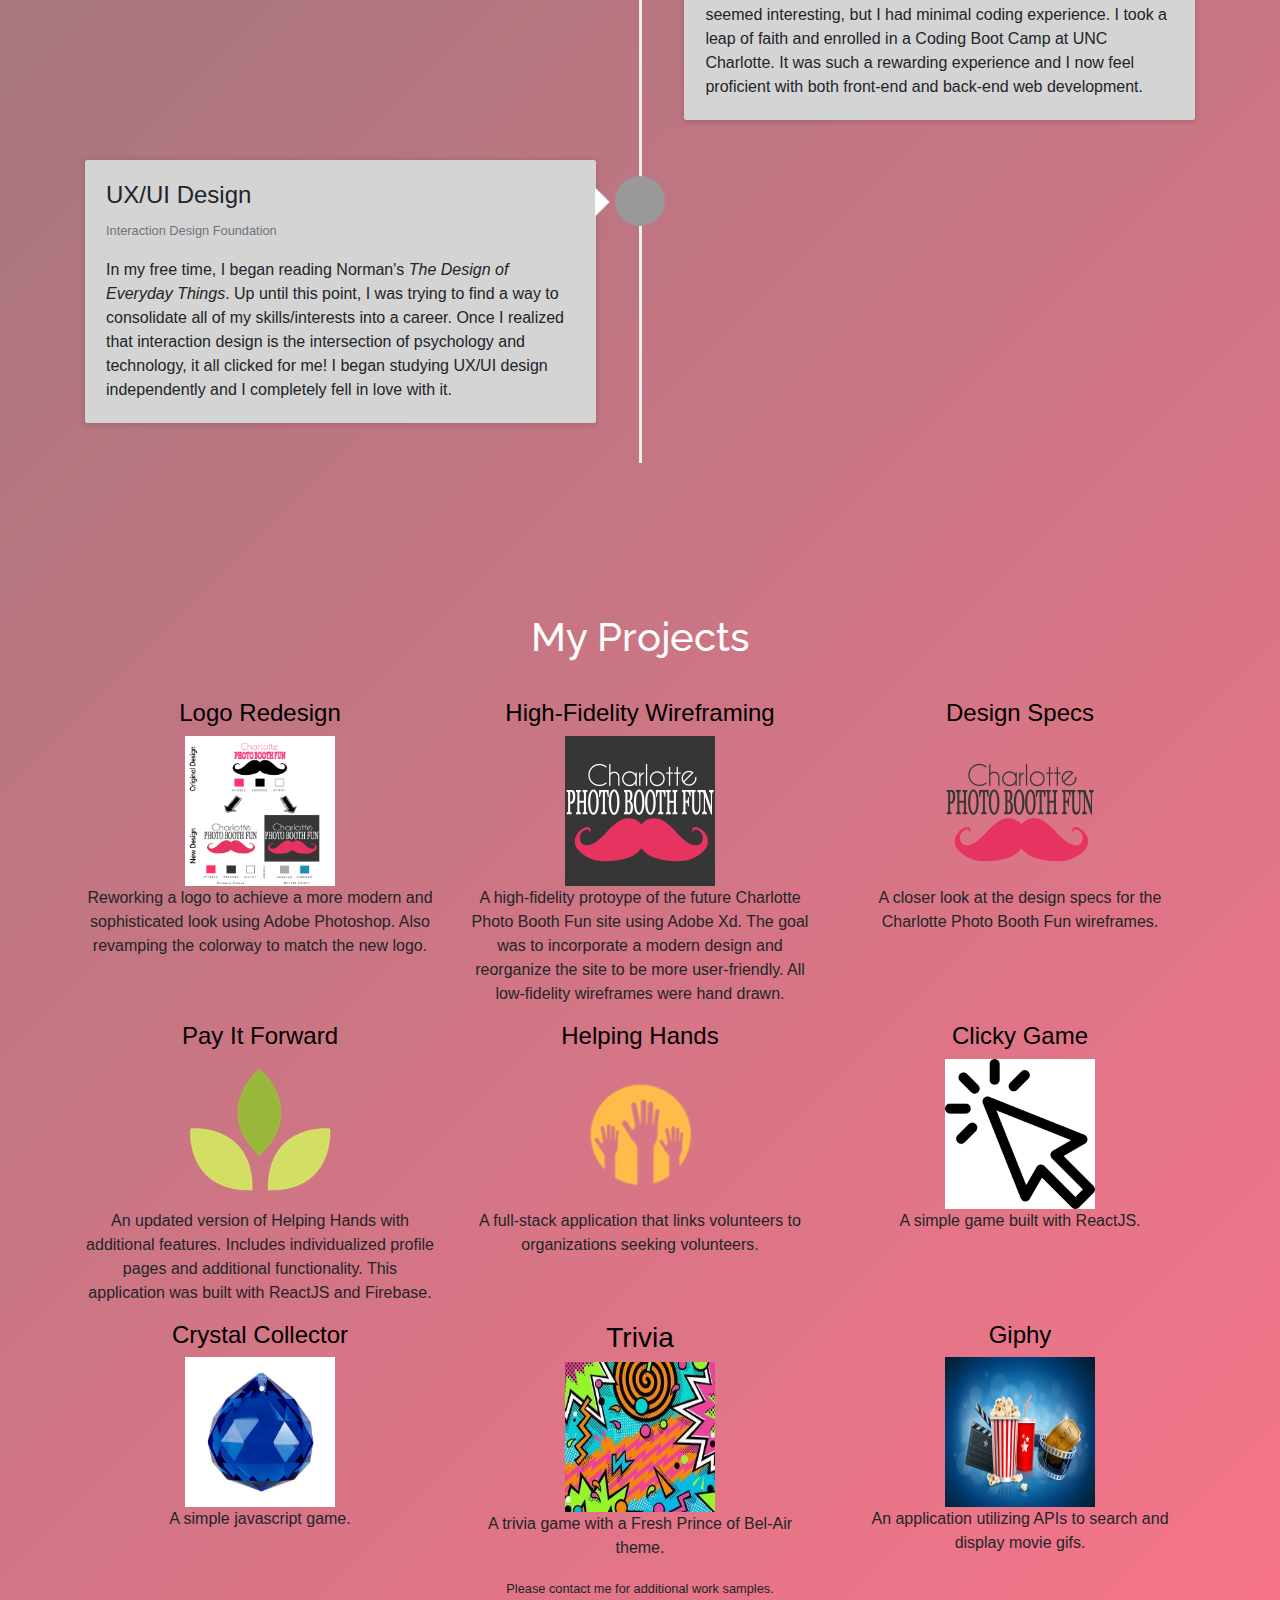
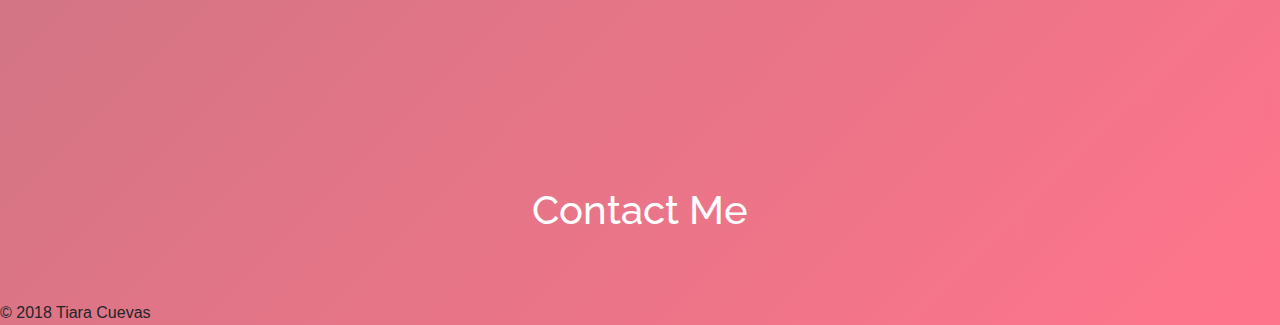
==== commit 3fc99f52: "adding wireframing projects" ====
--- a/index.html
+++ b/index.html
@@ -62,10 +62,6 @@
 
 
 
-
-    <!--Parallax-->
-    <div class="parallax"></div>
-
     <!--Landing section-->
     <div class="landing-section">
       <div class="jumbotron">
@@ -84,176 +80,234 @@
   <div class="about">
     <h1 id="timeline-heading"><a id="link_about">About Me</h1></a>
     <div class="container">
-        <div class="page-header">
-        </div>
-        <ul class="timeline">
-          <li>
-            <div class="timeline-badge"><i class="fas fa-check"></i></div>
-            <div class="timeline-panel">
-              <div class="timeline-heading">
-                <h4 class="timeline-title">Psychology</h4>
-                <p><small class="text-muted">State University of New York at Geneseo</small></p>
-              </div>
-              <div class="timeline-body">
-                <p>I've always wanted to understand <i>how</i> humans think. So, in college I studied psychology (BA) with a
-                  minor in human development. I became fascinated with cognitive psychology.</p>
-              </div>
-            </div>
-          </li>
-          <li class="timeline-inverted">
-            <div class="timeline-badge"><i class="fas fa-check"></i></div>
-            <div class="timeline-panel">
-              <div class="timeline-heading">
-                <h4 class="timeline-title">School Psychology</h4>
-                <p><small class="text-muted">University at Buffalo</small></p>
-              </div>
-              <div class="timeline-body">
-                <p>After college, I wanted to understand how people <i>learn.</i> I went on to get my masters degree in School
-                  Psychology. Aside from assessing IQ and academic achievement, I had opportunities to collect/interpret data,
-                  collaborate with teams, and develop student-focused solutions during my career as a school psychologist.</p>
-              </div>
-            </div>
-          </li>
-          <li>
-            <div class="timeline-badge"><i class="fas fa-check"></i></div>
-            <div class="timeline-panel">
-              <div class="timeline-heading">
-                <h4 class="timeline-title">Charlotte Photo Booth Fun</h4>
-                <p><small class="text-muted">Charlotte, NC</small></p>
-              </div>
-              <div class="timeline-body">
-                <p>After graduate school, I married my wonderful husband who owns a photo booth rental company. It was a new
-                  venture for us, so I had the chance to try out lots of different roles within the company. Ultimately, I found
-                  my niche researching current photo booth technology, keeping up with market trends, maintaining our website,
-                  and working with individual customers to design their custom photo booth experience. I fell in love with the
-                  opportunities to be creative and innovative.</p>
-              </div>
-            </div>
-          </li>
-          <li>
-            <li class="timeline-inverted">
-              <div class="timeline-badge"><i class="fas fa-check"></i></div>
-              <div class="timeline-panel">
-                <div class="timeline-heading">
-                  <h4 class="timeline-title">Coding</h4>
-                  <p><small class="text-muted">UNC Charlotte</small></p>
-                </div>
-                <div class="timeline-body">
-                  <p>So I decided I wanted to be creative, but how?! I spent some time researching potential interests and stumbled
-                    upon coding. It seemed interesting, but I had minimal coding experience. I took a leap of faith and enrolled
-                    in a Coding Boot Camp at UNC Charlotte. It was such a rewarding experience and I now feel proficient with
-                    both front-end and back-end web development.</p>
-                </div>
-              </div>
-            </li>
-            <li>
-    
-              <li>
-                <div class="timeline-badge"><i class="fas fa-check"></i></div>
-                <div class="timeline-panel">
-                  <div class="timeline-heading">
-                    <h4 class="timeline-title">UX/UI Design</h4>
-                    <p><small class="text-muted">Interaction Design Foundation</small></p>
-                  </div>
-                  <div class="timeline-body">
-                    <p>In my free time, I began reading Norman's <i>The Design of Everyday Things</i>. Up until this point, I
-                      was trying to find a way to consolidate all of my skills/interests into a career. Once I realized that
-                      interaction design is the intersection of psychology and technology, it all clicked for me! I began studying
-                      UX/UI design independently and I completely fell in love with it.</p>
-                  </div>
-                </div>
-              </li>
-    
-    
-        </ul>
-      </div>
+      <div class="page-header">
+      </div>
+      <ul class="timeline">
+        <li>
+          <div class="timeline-badge"><i class="fas fa-check"></i></div>
+          <div class="timeline-panel">
+            <div class="timeline-heading">
+              <h4 class="timeline-title">Psychology</h4>
+              <p><small class="text-muted">State University of New York at Geneseo</small></p>
+            </div>
+            <div class="timeline-body">
+              <p>I've always wanted to understand <i>how</i> humans think. So, in college I studied psychology (BA)
+                with
+                a minor in human development. I became fascinated with cognitive psychology.</p>
+            </div>
+          </div>
+        </li>
+        <li class="timeline-inverted">
+          <div class="timeline-badge"><i class="fas fa-check"></i></div>
+          <div class="timeline-panel">
+            <div class="timeline-heading">
+              <h4 class="timeline-title">School Psychology</h4>
+              <p><small class="text-muted">University at Buffalo</small></p>
+            </div>
+            <div class="timeline-body">
+              <p>After college, I wanted to understand how people <i>learn.</i> I went on to get my masters degree in
+                School
+                Psychology. Aside from assessing IQ and academic achievement, I had opportunities to collect/interpret
+                data,
+                collaborate with teams, and develop student-focused solutions during my career as a school
+                psychologist.</p>
+            </div>
+          </div>
+        </li>
+        <li>
+          <div class="timeline-badge"><i class="fas fa-check"></i></div>
+          <div class="timeline-panel">
+            <div class="timeline-heading">
+              <h4 class="timeline-title">Charlotte Photo Booth Fun</h4>
+              <p><small class="text-muted">Charlotte, NC</small></p>
+            </div>
+            <div class="timeline-body">
+              <p>After graduate school, I married my wonderful husband who owns a photo booth rental company. It was a
+                new
+                venture for us, so I had the chance to try out lots of different roles within the company. Ultimately,
+                I
+                found my niche researching current photo booth technology, keeping up with market trends, maintaining
+                our
+                website, and working with individual customers to design their custom photo booth experience. I fell in
+                love
+                with the opportunities to be creative and innovative.</p>
+            </div>
+          </div>
+        </li>
+        <li>
+        <li class="timeline-inverted">
+          <div class="timeline-badge"><i class="fas fa-check"></i></div>
+          <div class="timeline-panel">
+            <div class="timeline-heading">
+              <h4 class="timeline-title">Coding</h4>
+              <p><small class="text-muted">UNC Charlotte</small></p>
+            </div>
+            <div class="timeline-body">
+              <p>So I decided I wanted to be creative, but how?! I spent some time researching potential interests and
+                stumbled upon coding. It seemed interesting, but I had minimal coding experience. I took a leap of
+                faith
+                and enrolled in a Coding Boot Camp at UNC Charlotte. It was such a rewarding experience and I now feel
+                proficient with both front-end and back-end web development.</p>
+            </div>
+          </div>
+        </li>
+        <li>
+
+        <li>
+          <div class="timeline-badge"><i class="fas fa-check"></i></div>
+          <div class="timeline-panel">
+            <div class="timeline-heading">
+              <h4 class="timeline-title">UX/UI Design</h4>
+              <p><small class="text-muted">Interaction Design Foundation</small></p>
+            </div>
+            <div class="timeline-body">
+              <p>In my free time, I began reading Norman's <i>The Design of Everyday Things</i>. Up until this point,
+                I was trying to find a way to consolidate all of my skills/interests into a career. Once I realized
+                that
+                interaction design is the intersection of psychology and technology, it all clicked for me! I began
+                studying
+                UX/UI design independently and I completely fell in love with it.</p>
+            </div>
+          </div>
+        </li>
+
+
+      </ul>
+    </div>
   </div>
 
   <!--Projects-->
   <div class="projects">
     <h1 class="margin-all-projects"><a id="link_projects">My Projects</a></h1>
-                <div class="container">
-                    <div class="row">
-                        <div class="col-sm">
-                            <a href="https://payitforward-c2c04.firebaseapp.com/" target="_blank">
-                            <h4 class="project-title">Pay It Forward</h4>
-                                <img src="images/payItForwardNoWords.15970caa.png" class="img-project">
-                            </a>
-                            <p class="project-description">An updated version of Helping Hands with additional features. Includes individualized profile pages and additional functionality. This application was built with ReactJS and Firebase.</p>
-                        </div>
-                        <div class="col-sm">
-                            <a href="https://obscure-castle-78824.herokuapp.com/" target="_blank">
-                            <h4 class="project-title">Helping Hands</h4>
-                                <img src="images/volunteerHands copy.png" class="img-project">
-                            </a>
-                            <p class="project-description">A full-stack application that links volunteers to organizations seeking volunteers.</p>
-                        </div>
-                        <div class="col-sm">
-                            <a href="https://tiaracuevas.github.io/TriviaGame/" target="_blank">
-                            <h4 class="project-title">Clicky Game</h4>
-                                <img src="images/clicker.png" class="img-project">
-                            </a>
-                            <p class="project-description">A simple game built with ReactJS.</p>
-                        </div>
-                        
-                    </div>
-                </div>
-
-                <div class="container">
-                    <div class="row">
-                        <div class="col-sm">
-                            <a href="https://tiaracuevas.github.io/unit-4-game/" target="_blank">
-                            <h4 class="project-title">Crystal Collector</h4>
-                                <img src="images/blue_crystal copy.jpg" class="img-project">
-                            </a>
-                            <p class="project-description">A simple javascript game.</p>
-                        </div>
-                        <div class="col-sm">
-                            <a href="https://tiaracuevas.github.io/TriviaGame/" target="_blank">
-                            <h3 class="project-title">Trivia</h3>
-                                <img src="images/background copy.jpg" class="img-project">
-                            </a>
-                            <p class="project-description">A trivia game with a Fresh Prince of Bel-Air theme.</p>
-                        </div>
-
-                        <div class="col-sm">
-                                <a href="https://tiaracuevas.github.io/giphy/" target="_blank">
-                                <h4 class="project-title">Giphy</h4>
-                                    <img src="images/movie-background copy.jpg" class="img-project">
-                                </a>
-                                <p class="project-description">An application utilizing APIs to search and display movie gifs.</p>
-                            </div>
-                       
-                    </div>
-                </div>
-                <p style="text-align: center"><small>Please contact me for additional work samples.</small></p>
+
+    <div class="container">
+      <div class="row">
+        <div class="col-sm">
+          <a href="images/logo_redesign.png" target="_blank">
+            <h4 class="project-title">Logo Redesign</h4>
+            <img src="images/logo_redesign.png" class="img-project">
+          </a>
+          <p class="project-description">Reworking a logo to achieve a more modern and sophisticated look using Adobe
+            Photoshop. Also revamping the colorway to match the new logo.</p>
+        </div>
+        <div class="col-sm">
+          <a href="https://xd.adobe.com/view/2b5c2848-e72c-433c-64f5-20713b660f40-5d6d/" target="_blank">
+            <h4 class="project-title">High-Fidelity Wireframing</h4>
+            <img src="images/logo gray background.png" class="img-project">
+          </a>
+          <p class="project-description">A high-fidelity protoype of the future Charlotte Photo Booth Fun site using
+            Adobe Xd. The goal was to incorporate a modern design and reorganize the site to be more user-friendly. All
+            low-fidelity wireframes were hand drawn.</p>
+        </div>
+        <div class="col-sm">
+          <a href="https://xd.adobe.com/spec/340019df-75d6-447f-5d7a-181ebeae4cf6-4231/" target="_blank">
+            <h4 class="project-title">Design Specs</h4>
+            <img src="images/logo gray letters.png" class="img-project">
+          </a>
+          <p class="project-description">A closer look at the design specs for the Charlotte Photo Booth Fun
+            wireframes.</p>
+        </div>
+
+      </div>
+    </div>
+
+    <div class="container">
+      <div class="row">
+        <div class="col-sm">
+          <a href="https://payitforward-c2c04.firebaseapp.com/" target="_blank">
+            <h4 class="project-title">Pay It Forward</h4>
+            <img src="images/payItForwardNoWords.15970caa.png" class="img-project">
+          </a>
+          <p class="project-description">An updated version of Helping Hands with additional features. Includes
+            individualized
+            profile pages and additional functionality. This application was built with ReactJS and Firebase.</p>
+        </div>
+        <div class="col-sm">
+          <a href="https://obscure-castle-78824.herokuapp.com/" target="_blank">
+            <h4 class="project-title">Helping Hands</h4>
+            <img src="images/volunteerHands copy.png" class="img-project">
+          </a>
+          <p class="project-description">A full-stack application that links volunteers to organizations seeking
+            volunteers.</p>
+        </div>
+        <div class="col-sm">
+          <a href="http://tiaracuevas.com/clickygame/" target="_blank">
+            <h4 class="project-title">Clicky Game</h4>
+            <img src="images/clicker.png" class="img-project">
+          </a>
+          <p class="project-description">A simple game built with ReactJS.</p>
+        </div>
+
+      </div>
+    </div>
+
+    <div class="container">
+      <div class="row">
+        <div class="col-sm">
+          <a href="https://tiaracuevas.github.io/unit-4-game/" target="_blank">
+            <h4 class="project-title">Crystal Collector</h4>
+            <img src="images/blue_crystal copy.jpg" class="img-project">
+          </a>
+          <p class="project-description">A simple javascript game.</p>
+        </div>
+        <div class="col-sm">
+          <a href="https://tiaracuevas.github.io/TriviaGame/" target="_blank">
+            <h3 class="project-title">Trivia</h3>
+            <img src="images/background copy.jpg" class="img-project">
+          </a>
+          <p class="project-description">A trivia game with a Fresh Prince of Bel-Air theme.</p>
+        </div>
+
+        <div class="col-sm">
+          <a href="https://tiaracuevas.github.io/giphy/" target="_blank">
+            <h4 class="project-title">Giphy</h4>
+            <img src="images/movie-background copy.jpg" class="img-project">
+          </a>
+          <p class="project-description">An application utilizing APIs to search and display movie gifs.</p>
+        </div>
+
+      </div>
+    </div>
+    <p style="text-align: center"><small>Please contact me for additional work samples.</small></p>
   </div>
 
   <!--Contact Me-->
   <div class="contact">
     <h1 class="contact-me"><a id="link_contact">Contact Me</a></h1>
     <div class="font-awesome-links">
-        <a href="mailto:contact@tiaracuevas.com"><i class="fas fa-envelope-square fa-10x"></i></a>
-        <a href="https://www.linkedin.com/in/tiara-cuevas-2a63b965/" target="_blank"><i class="fab fa-linkedin fa-10x"></i></a>
-        <a href="https://github.com/tiaracuevas" target="_blank"><i class="fab fa-github fa-10x"></i></a>
-      </div>
-  </div>
-
-
-
-
-
-
-
-  
-
-
+      <a href="mailto:contact@tiaracuevas.com"><i class="fas fa-envelope-square fa-10x"></i></a>
+      <a href="https://www.linkedin.com/in/tiara-cuevas-2a63b965/" target="_blank"><i class="fab fa-linkedin fa-10x"></i></a>
+      <a href="https://github.com/tiaracuevas" target="_blank"><i class="fab fa-github fa-10x"></i></a>
+    </div>
+  </div>
+
+
+  <button onclick="scrollUp()" id="scrollTopBtn"><i class="fas fa-chevron-up"></i></button>
 
 
   <footer class="footer sticky-bottom">&copy; 2018 Tiara Cuevas</footer>
 
   </div>
 
+
+
+  <script>
+    window.onscroll = function () { scrollFunction() };
+
+    function scrollFunction() {
+      if (document.body.scrollTop > 50 || document.documentElement.scrollTop > 50) {
+        document.getElementById("scrollTopBtn").style.display = "block";
+      } else {
+        document.getElementById("scrollTopBtn").style.display = "none";
+      }
+    }
+
+    function scrollUp() {
+      document.body.scrollTop = 0;
+      document.documentElement.scrollTop = 0;
+    }
+  </script>
+
 </body>
 
 </html>--- a/css/style.css
+++ b/css/style.css
@@ -17,9 +17,6 @@
 }
 a.nav-link{
     color:white !important
-}
-.navbar navbar-light{
-    background-color:orange
 }
 
 .landing{
@@ -269,3 +266,25 @@
 }
 
 
+#scrollTopBtn {
+  display: none;
+  position: fixed;
+  bottom: 20px;
+  right: 30px;
+  z-index: 99;
+  font-size: 16px;
+  border: white 1px;
+  outline: none;
+  background-color: rgb(255, 116, 139);
+  color: white;
+  cursor: pointer;
+  padding: 15px;
+  border-radius: 4px;
+  opacity: .7;
+}
+
+#scrollTopBtn:hover {
+  background-color: #555;
+}
+
+
